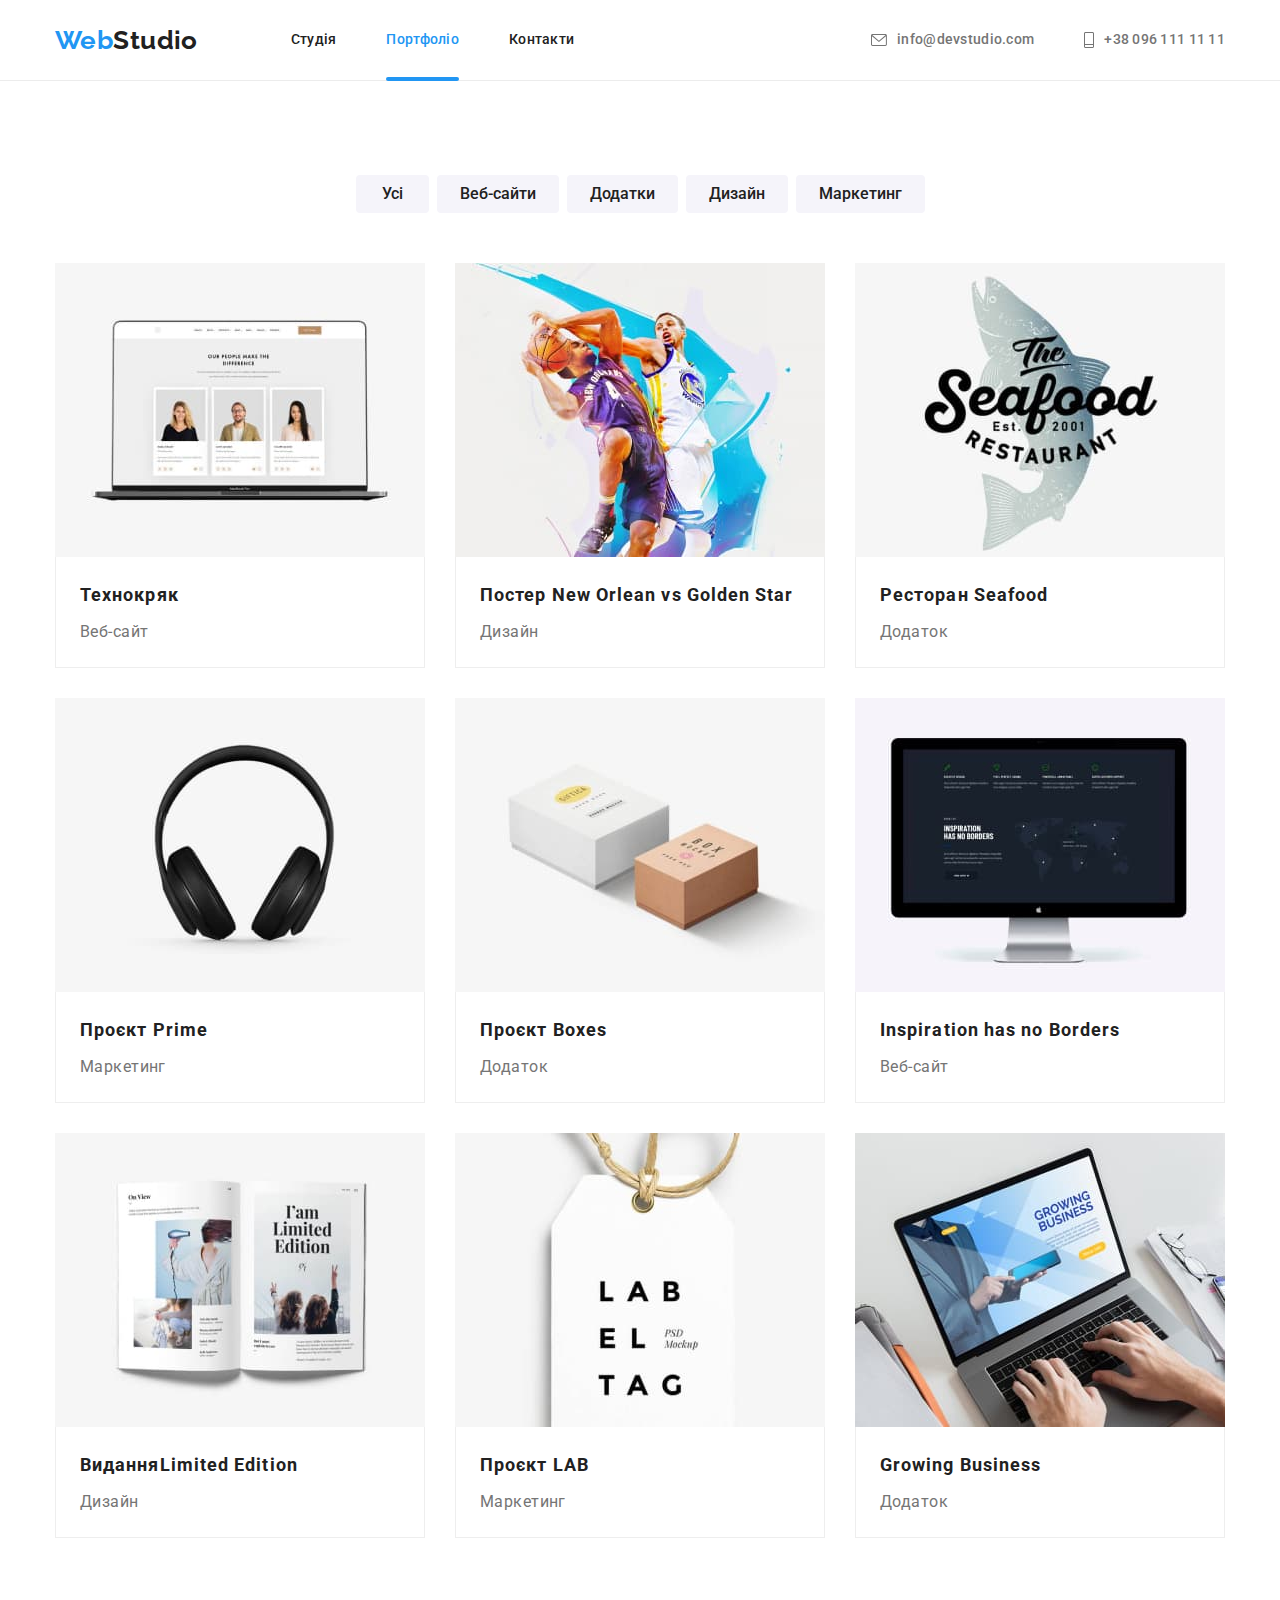
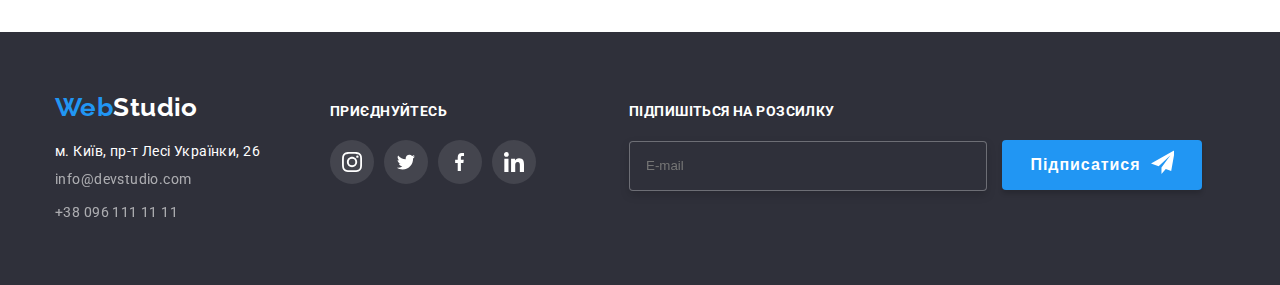
==== portfolio.html @ 663f2988 "Initial commit" ====
<!DOCTYPE html>
<html lang="uk">
  <head>
    <meta charset="utf-8" />
    <meta name="description" content="Про нашу компанію WebStudio" />
    <link rel="preconnect" href="https://fonts.googleapis.com" />
    <link rel="preconnect" href="https://fonts.gstatic.com" crossorigin />
    <link
      href="https://fonts.googleapis.com/css2?family=Raleway:wght@700&family=Roboto:wght@400;500;700;900&display=swap"
      rel="stylesheet"
    />
    <link
      rel="stylesheet"
      href="node_modules/modern-normalize/modern-normalize.css"
    />
    <link rel="stylesheet" href="css/styles.css" />
    <title>WebStudio</title>
  </head>
  <body>
    <!-- Шапка сторінки -->
    <header class="nav">
      <!-- Навігація -->
      <nav class="container">
        <a class="logo-link" href="./index.html"><span>Web</span>Studio</a>
        <ul class="list nav-list">
          <li class="item">
            <a class="link" href="./index.html">Студія</a>
          </li>
          <li class="item">
            <a class="link current" href="./portfolio.html">Портфоліо</a>
          </li>
          <li class="item"><a class="link" href="/contacts">Контакти</a></li>
        </ul>

        <ul class="list contacts-list">
          <li class="item">
            <a
              class="link contacts-link svg-block"
              href="mailto:info@devstudio.com"
            >
              <svg class="envelope" width="16" height="12">
                <use href="./images/sprite.svg#envelope"></use>
              </svg>
              info@devstudio.com</a
            >
          </li>
          <li class="item">
            <a class="link contacts-link svg-block" href="tel:+380961111111"
              ><svg class="phone" width="10" height="16">
                <use href="./images/sprite.svg#phone"></use></svg
              >+38 096 111 11 11</a
            >
          </li>
        </ul>
      </nav>
    </header>
    <!-- Основна частина сторінки -->
    <main>
      <section class="portfolio section">
        <div class="container">
          <h1 class="title portfolio-title centered no-show">Наші проєкти</h1>
          <ul class="list buttons-list">
            <li><button class="button" type="button">Усі</button></li>
            <li><button class="button" type="button">Веб-сайти</button></li>
            <li><button class="button" type="button">Додатки</button></li>
            <li><button class="button" type="button">Дизайн</button></li>
            <li><button class="button" type="button">Маркетинг</button></li>
          </ul>

          <ul class="list works-list">
            <li class="works-item">
              <a class="works-item-link" href="">
                <div class="thumb">
                  <img
                    src="images/website.jpg"
                    alt="Вебсайт"
                    width="370"
                    height="294"
                  />
                  <div class="overlay">
                    <p class="text">
                      Ресурс пропонує комплексні пропозиції з різним рівнем
                      функціоналу та сервісів. Все це дозволить відвідувачу
                      отримати вичерпні відомості про компанію чи приватну
                      особу.
                    </p>
                  </div>
                </div>

                <div class="work-border">
                  <h2 class="title">Технокряк</h2>
                  <p class="text">Веб-сайт</p>
                </div>
              </a>
            </li>
            <li class="works-item">
              <a class="works-item-link" href="">
                <div class="thumb">
                  <img
                    src="images/new_orlean.jpg"
                    alt="Баскетбол"
                    width="370"
                    height="294"
                  />
                  <div class="overlay">
                    <p class="text">
                      Ресурс пропонує комплексні пропозиції з різним рівнем
                      функціоналу та сервісів. Все це дозволить відвідувачу
                      отримати вичерпні відомості про компанію чи приватну
                      особу.
                    </p>
                  </div>
                </div>
                <div class="work-border">
                  <h2 class="title">
                    Постер <span lang="en">New Orlean vs Golden Star</span>
                  </h2>
                  <p class="text">Дизайн</p>
                </div>
              </a>
            </li>
            <li class="works-item">
              <a class="works-item-link" href="">
                <div class="thumb">
                  <img
                    src="images/seafood.jpg"
                    alt="Лого ресторану"
                    width="370"
                    height="294"
                  />
                  <div class="overlay">
                    <p class="text">
                      Ресурс пропонує комплексні пропозиції з різним рівнем
                      функціоналу та сервісів. Все це дозволить відвідувачу
                      отримати вичерпні відомості про компанію чи приватну
                      особу.
                    </p>
                  </div>
                </div>
                <div class="work-border">
                  <h2 class="title">Ресторан <span lang="en">Seafood</span></h2>
                  <p class="text">Додаток</p>
                </div>
              </a>
            </li>
            <li class="works-item">
              <a class="works-item-link" href="">
                <div class="thumb">
                  <img
                    src="images/prime.jpg"
                    alt="Навушники"
                    width="370"
                    height="294"
                  />
                  <div class="overlay">
                    <p class="text">
                      Ресурс пропонує комплексні пропозиції з різним рівнем
                      функціоналу та сервісів. Все це дозволить відвідувачу
                      отримати вичерпні відомості про компанію чи приватну
                      особу.
                    </p>
                  </div>
                </div>
                <div class="work-border">
                  <h2 class="title">Проєкт <span lang="en">Prime</span></h2>
                  <p class="text">Маркетинг</p>
                </div>
              </a>
            </li>
            <li class="works-item">
              <a class="works-item-link" href="">
                <div class="thumb">
                  <img
                    src="images/boxes.jpg"
                    alt="Коробки"
                    width="370"
                    height="294"
                  />
                  <div class="overlay">
                    <p class="text">
                      Ресурс пропонує комплексні пропозиції з різним рівнем
                      функціоналу та сервісів. Все це дозволить відвідувачу
                      отримати вичерпні відомості про компанію чи приватну
                      особу.
                    </p>
                  </div>
                </div>
                <div class="work-border">
                  <h2 class="title">Проєкт <span lang="en">Boxes</span></h2>
                  <p class="text">Додаток</p>
                </div>
              </a>
            </li>
            <li class="works-item">
              <a class="works-item-link" href="">
                <div class="thumb">
                  <img
                    src="images/inspiration.jpg"
                    alt="Натхненні своїм продуктом"
                    width="370"
                    height="294"
                  />
                  <div class="overlay">
                    <p class="text">
                      Ресурс пропонує комплексні пропозиції з різним рівнем
                      функціоналу та сервісів. Все це дозволить відвідувачу
                      отримати вичерпні відомості про компанію чи приватну
                      особу.
                    </p>
                  </div>
                </div>
                <div class="work-border">
                  <h2 class="title">
                    <span lang="en">Inspiration has no Borders</span>
                  </h2>
                  <p class="text">Веб-сайт</p>
                </div>
              </a>
            </li>
            <li class="works-item">
              <a class="works-item-link" href="">
                <div class="thumb">
                  <img
                    src="images/limited_edition.jpg"
                    alt="Книга"
                    width="370"
                    height="294"
                  />
                  <div class="overlay">
                    <p class="text">
                      Ресурс пропонує комплексні пропозиції з різним рівнем
                      функціоналу та сервісів. Все це дозволить відвідувачу
                      отримати вичерпні відомості про компанію чи приватну
                      особу.
                    </p>
                  </div>
                </div>
                <div class="work-border">
                  <h2 class="title">
                    Видання<span lang="en">Limited Edition</span>
                  </h2>
                  <p class="text">Дизайн</p>
                </div>
              </a>
            </li>
            <li class="works-item">
              <a class="works-item-link" href="">
                <div class="thumb">
                  <img
                    src="images/lab.jpg"
                    alt="Лейбл"
                    width="370"
                    height="294"
                  />
                  <div class="overlay">
                    <p class="text">
                      Ресурс пропонує комплексні пропозиції з різним рівнем
                      функціоналу та сервісів. Все це дозволить відвідувачу
                      отримати вичерпні відомості про компанію чи приватну
                      особу.
                    </p>
                  </div>
                </div>
                <div class="work-border">
                  <h2 class="title">Проєкт LAB</h2>
                  <p class="text">Маркетинг</p>
                </div>
              </a>
            </li>
            <li class="works-item">
              <a class="works-item-link" href="">
                <div class="thumb">
                  <img
                    src="images/bussiness.jpg"
                    alt="Робота за комп'ютером"
                    width="370"
                    height="294"
                  />
                  <div class="overlay">
                    <p class="text">
                      Ресурс пропонує комплексні пропозиції з різним рівнем
                      функціоналу та сервісів. Все це дозволить відвідувачу
                      отримати вичерпні відомості про компанію чи приватну
                      особу.
                    </p>
                  </div>
                </div>
                <div class="work-border">
                  <h2 class="title" lang="en">Growing Business</h2>
                  <p class="text">Додаток</p>
                </div>
              </a>
            </li>
          </ul>
        </div>
      </section>
    </main>

    <footer class="contact-information">
      <div class="container">
        <div class="footer-flex">
          <div class="footer-contacts">
            <a class="link logo-link" href="./index.html"
              ><span>Web</span>Studio</a
            >
            <div class="out">
              <address>
                <p class="address">м. Київ, пр-т Лесі Українки, 26</p>
                <ul class="list footer-contacts">
                  <li class="item">
                    <a
                      class="link contacts-link"
                      href="mailto:info@devstudio.com"
                      >info@devstudio.com</a
                    >
                  </li>
                  <li class="item">
                    <a class="link contacts-link" href="tel:+380961111111"
                      >+38 096 111 11 11</a
                    >
                  </li>
                </ul>
              </address>
            </div>
          </div>
          <div class="footer-social">
            <p class="footer-text">приєднуйтесь</p>
            <ul class="list social-svg footer-social-list">
              <li>
                <a href="">
                  <div class="svg-block">
                    <svg
                      class="svg-footer-social"
                      width="
              20"
                      height="20"
                    >
                      <use href="./images/sprite.svg#instagram"></use>
                    </svg>
                  </div>
                </a>
              </li>
              <li>
                <a href="">
                  <div class="svg-block">
                    <svg
                      class="svg-footer-social"
                      width="
              20"
                      height="16.25"
                    >
                      <use href="./images/sprite.svg#twitter"></use>
                    </svg>
                  </div>
                </a>
              </li>
              <li>
                <a href="">
                  <div class="svg-block">
                    <svg
                      class="svg-footer-social"
                      width="
              10"
                      height="20"
                    >
                      <use href="./images/sprite.svg#facebook"></use>
                    </svg>
                  </div>
                </a>
              </li>
              <li>
                <a href="">
                  <div class="svg-block">
                    <svg
                      class="svg-footer-social"
                      width="
              20"
                      height="20"
                    >
                      <use href="./images/sprite.svg#linkedin"></use>
                    </svg>
                  </div>
                </a>
              </li>
            </ul>
          </div>
          <div class="footer-subscribe">
            <p class="footer-text">Підпишіться на розсилку</p>
            <form class="subscribe-form">
              <input
                class="subscribe-input"
                type="email"
                placeholder="E-mail"
              />
              <button class="subscribe-btn" type="submit">
                Підписатися
                <svg class="btn-icon" width="24" height="24">
                  <use href="./images/sprite.svg#send"></use>
                </svg>
              </button>
            </form>
          </div>
        </div>
      </div>
    </footer>
  </body>
</html>
---- css/styles.css ----
:root {
  --body-color: #757575;
  --body-background: #f5f5f5;
  --sub-color: #212121;
  --sub-background: #2f303a;
  --active-color: #2196f3;
  --sub-second-color: #f5f4fa;
  --white-color: #ffffff;
  --clients-color: #afb1b8;
  --cubic: cubic-bezier(0.4, 0, 0.2, 1);
}

*,
*::before,
*::after {
  box-sizing: border-box;
}

body {
  margin: 0;

  font-size: 14px;
  line-height: 1.17;
  font-family: "Roboto", sans-serif;
  letter-spacing: 0.03em;
  color: var(--body-color);
  background-color: var(--white-color);
}

.container {
  padding: 0 15px;
  margin: 0 auto;

  width: 1200px;
}

h1,
h2,
h3,
p,
ul {
  margin-top: 0;
  margin-bottom: 0;
}

ul {
  padding-left: 0;
}

img {
  display: block;
}

/* Навігація */

.logo-link {
  font-size: 26px;
  font-weight: 700;
  font-family: "Raleway", sans-serif;
  line-height: 1.17;
}

.logo-link span {
  color: var(--active-color);
}

.nav {
  border-bottom: 1px solid #ececec;
}

.nav .link {
  font-weight: 500;
  line-height: 1.14;
  letter-spacing: 0.02em;
  transition: color 250ms var(--cubic);
}

.nav .link:hover,
.nav .link:focus {
  color: var(--active-color);
}

.nav .contacts-link {
  font-weight: 500;
  line-height: 1.14;
  letter-spacing: 0.02em;
  color: inherit;
}

nav {
  display: flex;
  align-items: center;
}

.nav-list {
  display: flex;
  margin-left: 93px;
}

.nav-list .link {
  display: block;
  padding: 32px 0;
}

.nav-list .item:not(:last-child) {
  margin-right: 50px;
}

.nav .contacts-list {
  display: flex;
  margin-left: auto;
}

.contacts-list li:not(:first-child) {
  margin-left: 50px;
}

.envelope,
.phone {
  margin-right: 10px;
  fill: var(--body-color);

  transition: fill 250ms var(--cubic);
}

.svg-block:hover .phone,
.svg-block:hover .envelope,
.svg-block:focus .phone,
.svg-block:focus .envelope {
  fill: var(--active-color);
}
/* Основна сторінка */

.section {
  padding-top: 94px;
  padding-bottom: 94px;
}

.list {
  list-style: none;
}

.link,
.logo-link,
.contacts-link {
  text-decoration: none;
}

.link,
.logo-link,
.title {
  color: var(--sub-color);
}

.link.current {
  position: relative;
  color: var(--active-color);
}

.link.current::after {
  position: absolute;
  display: inline-block;
  left: 0;
  bottom: -1px;

  width: 100%;
  height: 4px;

  content: "";
  border-radius: 2px;
  background: var(--active-color);
}

.button {
  cursor: pointer;
}

.centered {
  text-align: center;
}

.hero,
footer {
  background-color: var(--sub-background);
}

.hero {
  margin: 0 auto;
  max-width: 1600рх;

  background-image: linear-gradient(
      to right,
      rgba(47, 48, 58, 0.4),
      rgba(47, 48, 58, 0.4)
    ),
    url("../images/team.jpg");
  background-repeat: no-repeat;
  background-position: center;
}

.hero-title {
  margin: 0 auto 30px auto;
  width: 696px;

  font-size: 44px;
  font-weight: 900;
  line-height: 1.36;
  letter-spacing: 0.06em;
  text-transform: uppercase;
  color: var(--white-color);
}

.hero-button {
  width: 216px;
  height: 50px;

  font-family: inherit;
  font-weight: 700;
  font-size: 16px;
  line-height: 1.88;
  letter-spacing: 0.06em;
  color: var(--white-color);
  background-color: var(--active-color);
  border: 1px solid transparent;
  border-radius: 4px;
  box-shadow: 0px 4px 4px rgba(0, 0, 0, 0.15);
}

section.hero {
  padding: 200px 0;
}

.about {
  padding-top: 94px;
}

.about .list {
  display: flex;
  justify-content: space-between;
}

.about .text {
  width: 270px;
}

.about .title {
  margin-bottom: 10px;

  font-size: 14px;
  font-weight: 700;
  line-height: 1.14;
  text-transform: uppercase;
}

.svg-block {
  display: flex;
  align-items: center;
  justify-content: center;
}

.social-svg {
  display: flex;
  gap: 10px;
}

.about .svg-block {
  margin-bottom: 30px;

  width: 270px;
  height: 120px;

  background: var(--sub-second-color);
}

.social-svg .svg-block {
  width: 44px;
  height: 44px;

  border-radius: 50%;
  transition: background-color 250ms var(--cubic);
}

.social-svg li {
  border-radius: 50%;
}

.staff-social-list {
  margin: 16px 32px 0 32px;
}

.svg-staff-social {
  fill: var(--clients-color);

  transition: fill 250ms var(--cubic);
}

.staff-social-list .svg-block:hover svg,
.staff-social-list .svg-block:focus svg {
  fill: var(--white-color);
}

.staff-social-list .svg-block:hover,
.footer-social-list .svg-block:hover,
.staff-social-list .svg-block:focus,
.footer-social-list .svg-block:focus {
  background: var(--active-color);
}

.competence .main-title,
.staff .main-title,
.clients .main-title {
  margin-bottom: 50px;

  font-weight: 700;
  font-size: 36px;
  line-height: 1.16;
}

.competence .thumb {
  position: relative;
}

.competence-content {
  position: absolute;

  width: 370px;
  height: 70px;
  bottom: 0;
  left: 0;

  background: rgba(47, 48, 58, 0.8);
}

.competence-content .text {
  padding: 27px 0;
  text-align: center;

  color: var(--white-color);
  font-size: 14px;
  font-weight: 700;
  line-height: 1.14;
  letter-spacing: 0.03em;
  text-transform: uppercase;
}

.staff {
  background-color: var(--sub-second-color);
}

.staff-item {
  text-align: center;
  background-color: var(--white-color);
  border-radius: 0px 0px 4px 4px;
  box-shadow: 0px 1px 3px rgba(0, 0, 0, 0.12), 0px 1px 1px rgba(0, 0, 0, 0.14),
    0px 2px 1px rgba(0, 0, 0, 0.2);
}

.staff-item .title,
.staff-item .text {
  font-size: 16px;
  line-height: 1.19;
}

.staff-item .title {
  margin-bottom: 10px;
  font-weight: 500;
}

.staff .content {
  padding: 30px 0;
}

.clients-list {
  display: flex;
  flex-wrap: wrap;
  gap: 30px;
}

.clients .svg-block {
  width: 170px;
  height: 92px;

  fill: var(--clients-color);
  border: 1px solid var(--clients-color);
  border-radius: 4px;
  transition: fill 250ms var(--cubic), border-color 250ms var(--cubic);
}

.clients .svg-block:hover,
.clients .svg-block:focus {
  border-color: var(--active-color);
  fill: var(--active-color);
}

/* Футер */

footer .contacts-link {
  font-style: normal;
  line-height: 1.71;
  color: var(--white-color);
  opacity: 0.6;
}

footer .logo-link {
  color: var(--white-color);
}

.address {
  font-style: normal;
  color: var(--white-color);
}

footer {
  padding: 60px 0;
}

footer .logo-link {
  display: block;
  margin-bottom: 20px;
}

.footer-flex {
  display: flex;
  align-items: baseline;
}

.footer-social {
  margin-left: 70px;
}

.footer-text {
  margin-bottom: 20px;

  font-size: 14px;
  font-weight: 700;
  line-height: 1.14;
  text-transform: uppercase;
  color: var(--white-color);
}

.footer-subscribe{
  margin-left: 93px;
}

.subscribe-input{
  padding-left: 16px;
  width: 358px;
  height: 50px;

  background: var(--sub-background);
  color: rgba(255, 255, 255, 0.6);
  border: 1px solid rgba(255, 255, 255, 0.3);
  filter: drop-shadow(0px 4px 4px rgba(0, 0, 0, 0.15));
  border-radius: 4px;
}

.subscribe-btn{
  display: inline-flex;
  width: 200px;
  height: 50px;

  margin-left: 12px;
  padding: 10px 28px;
  cursor: pointer;
  background: var(--active-color);
  color: var(--white-color);
  box-shadow: 0px 4px 4px rgba(0, 0, 0, 0.15);
  border-radius: 4px;
  border: none;
  font-weight: 700;
  font-size: 16px;
  letter-spacing: 0.06em;
  line-height: 1.87;
}

.btn-icon{
  margin-left: 10px;
}

address .contacts-link {
  display: block;
}

address .address,
address .item:not(:last-child) {
  margin-bottom: 9px;
}

.footer-social-list li {
  background: rgba(255, 255, 255, 0.1);
}

.svg-footer-social {
  fill: var(--white-color);
}

/* Портфоліо */
.portfolio button {
  min-width: 73px;
  padding-left: 22px;
  padding-right: 22px;

  font-family: inherit;
  font-weight: 500;
  font-size: 16px;
  line-height: 1.62;
  background-color: var(--sub-second-color);
  color: var(--sub-color);
  border: 1px solid transparent;
  border-radius: 4px;
  transition: color 250ms var(--cubic), background-color 250ms var(--cubic),
    border 250ms var(--cubic), box-shadow 250ms var(--cubic);
}

.portfolio button:hover,
.portfolio button:focus {
  color: var(--white-color);
  background-color: var(--active-color);
  border: 1px solid var(--active-color);
  box-shadow: 0px 3px 1px rgba(0, 0, 0, 0.1), 0px 1px 2px rgba(0, 0, 0, 0.08),
    0px 2px 2px rgba(0, 0, 0, 0.12);
}

.portfolio .title {
  font-weight: 700;
  font-size: 18px;
  line-height: 2;
  letter-spacing: 0.06em;
}

.portfolio .text {
  color: var(--body-color);
  font-size: 16px;
  line-height: 1.88;
}

.portfolio .buttons-list {
  display: flex;
  justify-content: center;
  margin-bottom: 50px;
}

.buttons-list .button {
  min-height: 38px;
}

.buttons-list li:not(:last-child) {
  margin-right: 8px;
}

.works-list,
.competence-list,
.staff-list {
  display: flex;
  flex-wrap: wrap;
  gap: 30px;
}

.work-border {
  padding: 20px 0 20px 24px;

  border-width: 0 1px 1px 1px;
  border-color: #eeeeee;
  border-style: solid;
}

.works-item-link {
  display: block;
  text-decoration: none;
  transition: box-shadow 250ms var(--cubic);
}

.works-item-link:hover,
.works-item-link:focus {
  box-shadow: 0px 1px 1px rgba(0, 0, 0, 0.12), 0px 4px 4px rgba(0, 0, 0, 0.06),
    1px 4px 6px rgba(0, 0, 0, 0.16);
}

.works-item .title {
  margin-bottom: 4px;
}

.works-item .thumb {
  position: relative;
  overflow: hidden;
}

.works-item .overlay {
  position: absolute;
  top: 0;
  left: 0;

  width: 100%;
  height: 100%;

  background: rgba(33, 150, 243, 0.9);
  opacity: 0;
  transform: translateY(100%);
  transition: transform 250ms var(--cubic), opacity 250ms var(--cubic);
}

.overlay .text {
  padding: 63px 24px;

  font-size: 18px;
  line-height: 1.55;
  letter-spacing: 0.03em;
  color: var(--white-color);
}

.works-item:hover .overlay {
  transform: translateY(0);
  opacity: 1;
}

/* Тимчасова заглушка */
.no-show {
  display: none;
}

/* Backdrop */
.backdrop {
  position: fixed;

  top: 0;
  left: 0;
  width: 100%;
  height: 100%;

  visibility: visible;
  background: rgba(0, 0, 0, 0.2);
  transition: opacity 250ms var(--cubic), transform 250ms var(--cubic),
    visibility 250ms var(--cubic);
}

.is-hidden {
  visibility: hidden;
  opacity: 0;
  pointer-events: none;
}

.backdrop.is-hidden .modal {
  transform: translate(-50%, -50%) scale(1.1);
}

.modal {
  position: absolute;
  top: 50%;
  left: 50%;

  width: 528px;
  min-height: 581px;

  background: var(--white-color);
  box-shadow: 0px 1px 3px rgba(0, 0, 0, 0.12), 0px 1px 1px rgba(0, 0, 0, 0.14),
    0px 2px 1px rgba(0, 0, 0, 0.2);
  border-radius: 4px;
  transform: translate(-50%, -50%) scale(1);
  transition: transform 250ms var(--cubic);
}

.modal-btn {
  position: absolute;
  top: 0;
  right: 0;
  margin: 8px 8px 0 0;

  width: 30px;
  height: 30px;

  background: var(--white-color);
  border-radius: 50%;
  border: 1px solid rgba(0, 0, 0, 0.1);
  cursor: pointer;
}

.modal-svg {
  width: 11px;
  height: 11px;
}

.modal-btn:hover .modal-svg,
.modal-btn:focus .modal-svg{
  fill: var(--active-color);
}

.order-form{
  padding: 40px;
}

.order-title{
  margin-bottom: 12px;
font-size: 20px;
line-height: 1.15;
text-align: center;
color: var(--sub-color);
}

.order-label{
  display: block;
  margin-bottom: 4px;

  font-size: 12px;
line-height: 1.16;
letter-spacing: 0.01em;
color: var(--body-color);
}

.order-input{
  width: 100%;
height: 40px;

margin-bottom: 10px;
padding-left: 42px;
border: 1px solid rgba(33, 33, 33, 0.2);
border-radius: 4px;

transition: border 250ms var(--cubic);
}

.thumb-form{
  position: relative;
}

.order-svg{
  position:absolute;
  top:40%;
  left: 14.27px;

  fill: var(--sub-color);
  transform: translateY(-50%);
  transition: fill 250ms var(--cubic);
}

.order-input:focus + .order-svg{
  fill: var(--active-color);
}

.order-input:focus-within,
.order-textarea:focus-within{
  outline: none;
  border: 1px solid var(--active-color);
}

.order-textarea{
  width: 100%;
height: 120px;
margin-bottom: 20px;
padding: 12px 16px;

resize: none;
letter-spacing: 0.01em;
color: var(--body-color);
border: 1px solid rgba(33, 33, 33, 0.2);
border-radius: 4px;
transition:  border 250ms var(--cubic);
}

.order-form input[type="checkbox"]{
  width: 16px;
  height: 15px;
  background: var(--sub-color);
}

.order-conditions{
  margin-bottom: 30px;
}

.order-link{
  color: var(--active-color);
  margin-left: 4px;
}

.agreement-label{
  display: flex;
  align-items: center;
  line-height: 1.71;
}

.agreement-checkbox{
  position: absolute;
  visibility: hidden;
  appearance: none;
  -webkit-appearance: none;
  -moz-appearance: none;
}

.agreement-checkbox:checked + .agreement-icon{
  background-color: var(--active-color);
  border-color: transparent;
  background-image: url("../images/check.svg");
  background-size: contain;
  background-origin: border;
  background-repeat: no-repeat;
  background-position: center;
}

.agreement-icon{
  display: inline-block;
  width: 16px;
  height: 15px;

  margin-right: 8.38px;
  border: 2px solid var(--sub-color);
  border-radius: 2px;
}

.order-btn{
  display: block;
  width: 200px;
  height: 50px;
  margin: 0 auto;

  cursor: pointer;
  background: var(--active-color);
  color: var(--white-color);
  box-shadow: 0px 4px 4px rgba(0, 0, 0, 0.15);
  border-radius: 4px;
  border: none;
  font-weight: 700;
  font-size: 16px;
  letter-spacing: 0.06em;
  line-height: 1.87;
  text-align: center;
}
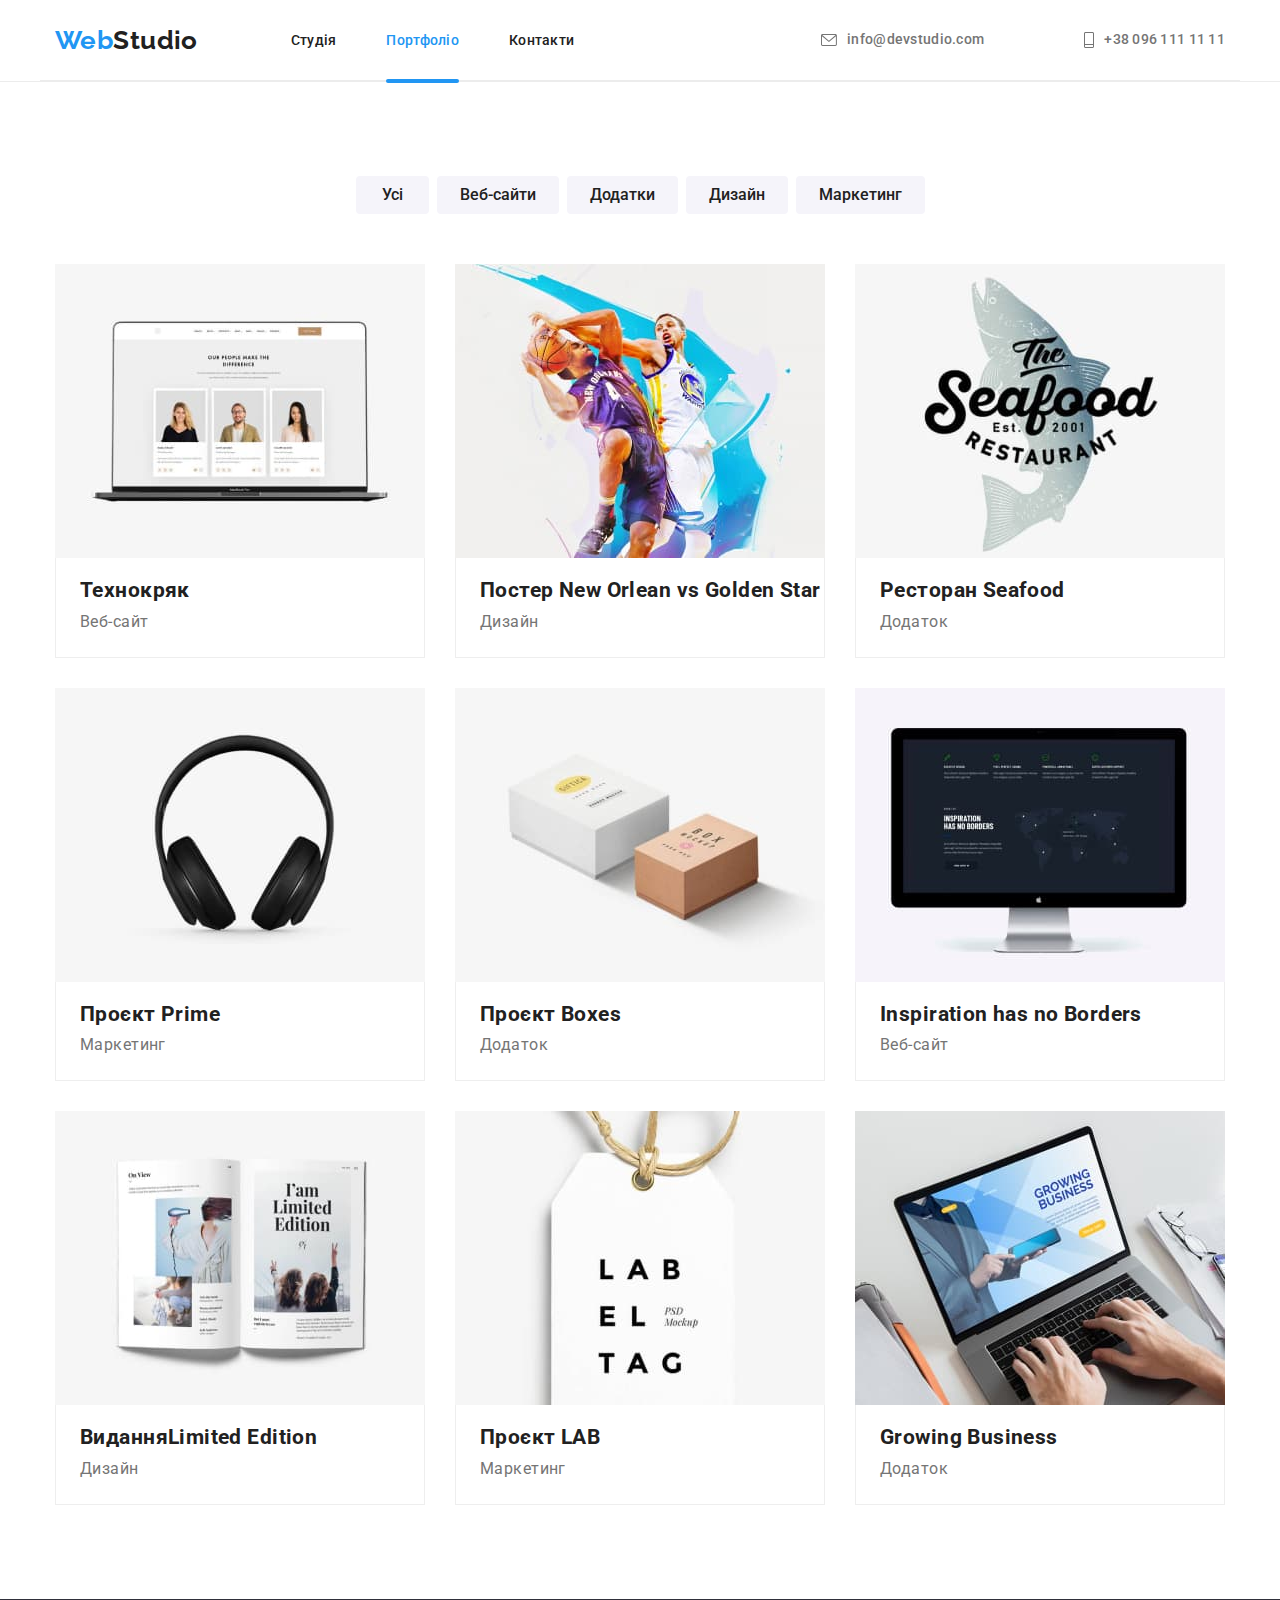
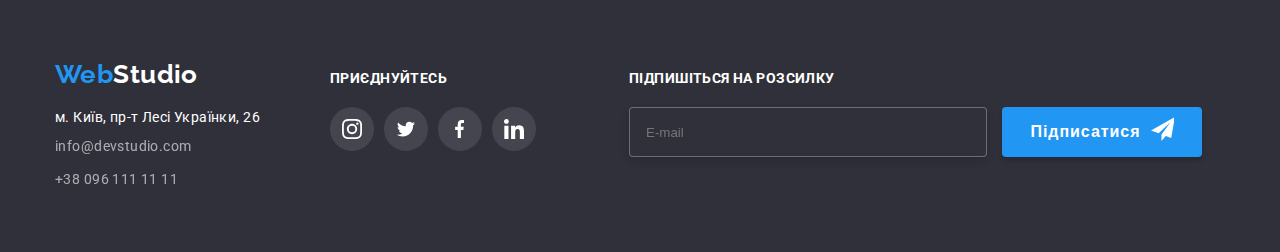
==== commit f7a57d19: "homework 7" ====
--- a/portfolio.html
+++ b/portfolio.html
@@ -9,44 +9,40 @@
       href="https://fonts.googleapis.com/css2?family=Raleway:wght@700&family=Roboto:wght@400;500;700;900&display=swap"
       rel="stylesheet"
     />
-    <link
-      rel="stylesheet"
-      href="node_modules/modern-normalize/modern-normalize.css"
-    />
-    <link rel="stylesheet" href="css/styles.css" />
+    <link rel="stylesheet" href="css/main.min.css" />
     <title>WebStudio</title>
   </head>
   <body>
     <!-- Шапка сторінки -->
     <header class="nav">
       <!-- Навігація -->
-      <nav class="container">
-        <a class="logo-link" href="./index.html"><span>Web</span>Studio</a>
-        <ul class="list nav-list">
-          <li class="item">
-            <a class="link" href="./index.html">Студія</a>
+      <nav class="nav container">
+        <a class="logo" href="./index.html"><span class="logo__text">Web</span>Studio</a>
+        <ul class="list nav__list">
+          <li class="nav__item">
+            <a class="nav__link" href="./index.html">Студія</a>
           </li>
-          <li class="item">
-            <a class="link current" href="./portfolio.html">Портфоліо</a>
+          <li class="nav__item">
+            <a class="nav__link current" href="./portfolio.html">Портфоліо</a>
           </li>
-          <li class="item"><a class="link" href="/contacts">Контакти</a></li>
+          <li class="nav__item"><a class="nav__link" href="/contacts">Контакти</a></li>
         </ul>
 
-        <ul class="list contacts-list">
-          <li class="item">
+        <ul class="list nav__contacts-list">
+          <li class="nav__contacts-item">
             <a
-              class="link contacts-link svg-block"
+              class="nav__link nav__contacts-link"
               href="mailto:info@devstudio.com"
             >
-              <svg class="envelope" width="16" height="12">
+              <svg class="svg__envelope" width="16" height="12">
                 <use href="./images/sprite.svg#envelope"></use>
               </svg>
               info@devstudio.com</a
             >
           </li>
-          <li class="item">
-            <a class="link contacts-link svg-block" href="tel:+380961111111"
-              ><svg class="phone" width="10" height="16">
+          <li class="nav__contacts-item">
+            <a class="nav__link nav__contacts-link" href="tel:+380961111111"
+              ><svg class="svg__phone" width="10" height="16">
                 <use href="./images/sprite.svg#phone"></use></svg
               >+38 096 111 11 11</a
             >
@@ -58,27 +54,27 @@
     <main>
       <section class="portfolio section">
         <div class="container">
-          <h1 class="title portfolio-title centered no-show">Наші проєкти</h1>
-          <ul class="list buttons-list">
-            <li><button class="button" type="button">Усі</button></li>
-            <li><button class="button" type="button">Веб-сайти</button></li>
-            <li><button class="button" type="button">Додатки</button></li>
-            <li><button class="button" type="button">Дизайн</button></li>
-            <li><button class="button" type="button">Маркетинг</button></li>
+          <h1 class="title portfolio__title centered no-show">Наші проєкти</h1>
+          <ul class="list portfolio__btn-list">
+            <li class="portfolio__btn-item"><button class="portfolio__btn" type="button">Усі</button></li>
+            <li class="portfolio__btn-item"><button class="portfolio__btn" type="button">Веб-сайти</button></li>
+            <li class="portfolio__btn-item"><button class="portfolio__btn" type="button">Додатки</button></li>
+            <li class="portfolio__btn-item"><button class="portfolio__btn" type="button">Дизайн</button></li>
+            <li class="portfolio__btn-item"><button class="portfolio__btn" type="button">Маркетинг</button></li>
           </ul>
 
           <ul class="list works-list">
-            <li class="works-item">
-              <a class="works-item-link" href="">
-                <div class="thumb">
-                  <img
+            <li class="works-list__item">
+              <a class="works-list__link" href="">
+                <div class="works-list__thumb">
+                  <img class="img"
                     src="images/website.jpg"
                     alt="Вебсайт"
                     width="370"
                     height="294"
                   />
                   <div class="overlay">
-                    <p class="text">
+                    <p class="overlay__text">
                       Ресурс пропонує комплексні пропозиції з різним рівнем
                       функціоналу та сервісів. Все це дозволить відвідувачу
                       отримати вичерпні відомості про компанію чи приватну
@@ -87,207 +83,207 @@
                   </div>
                 </div>
 
-                <div class="work-border">
-                  <h2 class="title">Технокряк</h2>
-                  <p class="text">Веб-сайт</p>
-                </div>
-              </a>
-            </li>
-            <li class="works-item">
-              <a class="works-item-link" href="">
-                <div class="thumb">
-                  <img
+                <div class="works-list__work-border">
+                  <h2 class="title work__title">Технокряк</h2>
+                  <p class="work__text">Веб-сайт</p>
+                </div>
+              </a>
+            </li>
+            <li class="works-list__item">
+              <a class="works-list__link" href="">
+                <div class="works-list__thumb">
+                  <img class="img"
                     src="images/new_orlean.jpg"
                     alt="Баскетбол"
                     width="370"
                     height="294"
                   />
                   <div class="overlay">
-                    <p class="text">
-                      Ресурс пропонує комплексні пропозиції з різним рівнем
-                      функціоналу та сервісів. Все це дозволить відвідувачу
-                      отримати вичерпні відомості про компанію чи приватну
-                      особу.
-                    </p>
-                  </div>
-                </div>
-                <div class="work-border">
-                  <h2 class="title">
+                    <p class="overlay__text">
+                      Ресурс пропонує комплексні пропозиції з різним рівнем
+                      функціоналу та сервісів. Все це дозволить відвідувачу
+                      отримати вичерпні відомості про компанію чи приватну
+                      особу.
+                    </p>
+                  </div>
+                </div>
+                <div class="works-list__work-border">
+                  <h2 class="title work__title">
                     Постер <span lang="en">New Orlean vs Golden Star</span>
                   </h2>
-                  <p class="text">Дизайн</p>
-                </div>
-              </a>
-            </li>
-            <li class="works-item">
-              <a class="works-item-link" href="">
-                <div class="thumb">
-                  <img
+                  <p class="work__text">Дизайн</p>
+                </div>
+              </a>
+            </li>
+            <li class="works-list__item">
+              <a class="works-list__link" href="">
+                <div class="works-list__thumb">
+                  <img class="img"
                     src="images/seafood.jpg"
                     alt="Лого ресторану"
                     width="370"
                     height="294"
                   />
                   <div class="overlay">
-                    <p class="text">
-                      Ресурс пропонує комплексні пропозиції з різним рівнем
-                      функціоналу та сервісів. Все це дозволить відвідувачу
-                      отримати вичерпні відомості про компанію чи приватну
-                      особу.
-                    </p>
-                  </div>
-                </div>
-                <div class="work-border">
-                  <h2 class="title">Ресторан <span lang="en">Seafood</span></h2>
-                  <p class="text">Додаток</p>
-                </div>
-              </a>
-            </li>
-            <li class="works-item">
-              <a class="works-item-link" href="">
-                <div class="thumb">
-                  <img
+                    <p class="overlay__text">
+                      Ресурс пропонує комплексні пропозиції з різним рівнем
+                      функціоналу та сервісів. Все це дозволить відвідувачу
+                      отримати вичерпні відомості про компанію чи приватну
+                      особу.
+                    </p>
+                  </div>
+                </div>
+                <div class="works-list__work-border">
+                  <h2 class="title work__title">Ресторан <span lang="en">Seafood</span></h2>
+                  <p class="work__text">Додаток</p>
+                </div>
+              </a>
+            </li>
+            <li class="works-list__item">
+              <a class="works-list__link" href="">
+                <div class="works-list__thumb">
+                  <img class="img"
                     src="images/prime.jpg"
                     alt="Навушники"
                     width="370"
                     height="294"
                   />
                   <div class="overlay">
-                    <p class="text">
-                      Ресурс пропонує комплексні пропозиції з різним рівнем
-                      функціоналу та сервісів. Все це дозволить відвідувачу
-                      отримати вичерпні відомості про компанію чи приватну
-                      особу.
-                    </p>
-                  </div>
-                </div>
-                <div class="work-border">
-                  <h2 class="title">Проєкт <span lang="en">Prime</span></h2>
-                  <p class="text">Маркетинг</p>
-                </div>
-              </a>
-            </li>
-            <li class="works-item">
-              <a class="works-item-link" href="">
-                <div class="thumb">
-                  <img
+                    <p class="overlay__text">
+                      Ресурс пропонує комплексні пропозиції з різним рівнем
+                      функціоналу та сервісів. Все це дозволить відвідувачу
+                      отримати вичерпні відомості про компанію чи приватну
+                      особу.
+                    </p>
+                  </div>
+                </div>
+                <div class="works-list__work-border">
+                  <h2 class="title work__title">Проєкт <span lang="en">Prime</span></h2>
+                  <p class="work__text">Маркетинг</p>
+                </div>
+              </a>
+            </li>
+            <li class="works-list__item">
+              <a class="works-list__link" href="">
+                <div class="works-list__thumb">
+                  <img class="img"
                     src="images/boxes.jpg"
                     alt="Коробки"
                     width="370"
                     height="294"
                   />
                   <div class="overlay">
-                    <p class="text">
-                      Ресурс пропонує комплексні пропозиції з різним рівнем
-                      функціоналу та сервісів. Все це дозволить відвідувачу
-                      отримати вичерпні відомості про компанію чи приватну
-                      особу.
-                    </p>
-                  </div>
-                </div>
-                <div class="work-border">
-                  <h2 class="title">Проєкт <span lang="en">Boxes</span></h2>
-                  <p class="text">Додаток</p>
-                </div>
-              </a>
-            </li>
-            <li class="works-item">
-              <a class="works-item-link" href="">
-                <div class="thumb">
-                  <img
+                    <p class="overlay__text">
+                      Ресурс пропонує комплексні пропозиції з різним рівнем
+                      функціоналу та сервісів. Все це дозволить відвідувачу
+                      отримати вичерпні відомості про компанію чи приватну
+                      особу.
+                    </p>
+                  </div>
+                </div>
+                <div class="works-list__work-border">
+                  <h2 class="title work__title">Проєкт <span lang="en">Boxes</span></h2>
+                  <p class="work__text">Додаток</p>
+                </div>
+              </a>
+            </li>
+            <li class="works-list__item">
+              <a class="works-list__link" href="">
+                <div class="works-list__thumb">
+                  <img class="img"
                     src="images/inspiration.jpg"
                     alt="Натхненні своїм продуктом"
                     width="370"
                     height="294"
                   />
                   <div class="overlay">
-                    <p class="text">
-                      Ресурс пропонує комплексні пропозиції з різним рівнем
-                      функціоналу та сервісів. Все це дозволить відвідувачу
-                      отримати вичерпні відомості про компанію чи приватну
-                      особу.
-                    </p>
-                  </div>
-                </div>
-                <div class="work-border">
-                  <h2 class="title">
+                    <p class="overlay__text">
+                      Ресурс пропонує комплексні пропозиції з різним рівнем
+                      функціоналу та сервісів. Все це дозволить відвідувачу
+                      отримати вичерпні відомості про компанію чи приватну
+                      особу.
+                    </p>
+                  </div>
+                </div>
+                <div class="works-list__work-border">
+                  <h2 class="title work__title">
                     <span lang="en">Inspiration has no Borders</span>
                   </h2>
-                  <p class="text">Веб-сайт</p>
-                </div>
-              </a>
-            </li>
-            <li class="works-item">
-              <a class="works-item-link" href="">
-                <div class="thumb">
-                  <img
+                  <p class="work__text">Веб-сайт</p>
+                </div>
+              </a>
+            </li>
+            <li class="works-list__item">
+              <a class="works-list__link" href="">
+                <div class="works-list__thumb">
+                  <img class="img"
                     src="images/limited_edition.jpg"
                     alt="Книга"
                     width="370"
                     height="294"
                   />
                   <div class="overlay">
-                    <p class="text">
-                      Ресурс пропонує комплексні пропозиції з різним рівнем
-                      функціоналу та сервісів. Все це дозволить відвідувачу
-                      отримати вичерпні відомості про компанію чи приватну
-                      особу.
-                    </p>
-                  </div>
-                </div>
-                <div class="work-border">
-                  <h2 class="title">
+                    <p class="overlay__text">
+                      Ресурс пропонує комплексні пропозиції з різним рівнем
+                      функціоналу та сервісів. Все це дозволить відвідувачу
+                      отримати вичерпні відомості про компанію чи приватну
+                      особу.
+                    </p>
+                  </div>
+                </div>
+                <div class="works-list__work-border">
+                  <h2 class="title work__title">
                     Видання<span lang="en">Limited Edition</span>
                   </h2>
-                  <p class="text">Дизайн</p>
-                </div>
-              </a>
-            </li>
-            <li class="works-item">
-              <a class="works-item-link" href="">
-                <div class="thumb">
-                  <img
+                  <p class="work__text">Дизайн</p>
+                </div>
+              </a>
+            </li>
+            <li class="works-list__item">
+              <a class="works-list__link" href="">
+                <div class="works-list__thumb">
+                  <img class="img"
                     src="images/lab.jpg"
                     alt="Лейбл"
                     width="370"
                     height="294"
                   />
                   <div class="overlay">
-                    <p class="text">
-                      Ресурс пропонує комплексні пропозиції з різним рівнем
-                      функціоналу та сервісів. Все це дозволить відвідувачу
-                      отримати вичерпні відомості про компанію чи приватну
-                      особу.
-                    </p>
-                  </div>
-                </div>
-                <div class="work-border">
-                  <h2 class="title">Проєкт LAB</h2>
-                  <p class="text">Маркетинг</p>
-                </div>
-              </a>
-            </li>
-            <li class="works-item">
-              <a class="works-item-link" href="">
-                <div class="thumb">
-                  <img
+                    <p class="overlay__text">
+                      Ресурс пропонує комплексні пропозиції з різним рівнем
+                      функціоналу та сервісів. Все це дозволить відвідувачу
+                      отримати вичерпні відомості про компанію чи приватну
+                      особу.
+                    </p>
+                  </div>
+                </div>
+                <div class="works-list__work-border">
+                  <h2 class="title work__title">Проєкт LAB</h2>
+                  <p class="work__text">Маркетинг</p>
+                </div>
+              </a>
+            </li>
+            <li class="works-list__item">
+              <a class="works-list__link" href="">
+                <div class="works-list__thumb">
+                  <img class="img"
                     src="images/bussiness.jpg"
                     alt="Робота за комп'ютером"
                     width="370"
                     height="294"
                   />
                   <div class="overlay">
-                    <p class="text">
-                      Ресурс пропонує комплексні пропозиції з різним рівнем
-                      функціоналу та сервісів. Все це дозволить відвідувачу
-                      отримати вичерпні відомості про компанію чи приватну
-                      особу.
-                    </p>
-                  </div>
-                </div>
-                <div class="work-border">
-                  <h2 class="title" lang="en">Growing Business</h2>
-                  <p class="text">Додаток</p>
+                    <p class="overlay__text">
+                      Ресурс пропонує комплексні пропозиції з різним рівнем
+                      функціоналу та сервісів. Все це дозволить відвідувачу
+                      отримати вичерпні відомості про компанію чи приватну
+                      особу.
+                    </p>
+                  </div>
+                </div>
+                <div class="works-list__work-border">
+                  <h2 class="title work__title" lang="en">Growing Business</h2>
+                  <p class="work__text">Додаток</p>
                 </div>
               </a>
             </li>
@@ -296,26 +292,26 @@
       </section>
     </main>
 
-    <footer class="contact-information">
+    <footer class="footer">
       <div class="container">
-        <div class="footer-flex">
+        <div class="footer--flex">
           <div class="footer-contacts">
-            <a class="link logo-link" href="./index.html"
-              ><span>Web</span>Studio</a
+            <a class="link logo footer__logo" href="./index.html"
+              ><span class="footer__logo-text">Web</span>Studio</a
             >
-            <div class="out">
+            <div  class="address-section">
               <address>
-                <p class="address">м. Київ, пр-т Лесі Українки, 26</p>
-                <ul class="list footer-contacts">
-                  <li class="item">
+                <p class="address-section__address address-section__address--lower-indent">м. Київ, пр-т Лесі Українки, 26</p>
+                <ul class="list address-section__list">
+                  <li class="address-section__item address-section__item--lower-indent">
                     <a
-                      class="link contacts-link"
+                      class="link address-section__link"
                       href="mailto:info@devstudio.com"
                       >info@devstudio.com</a
                     >
                   </li>
-                  <li class="item">
-                    <a class="link contacts-link" href="tel:+380961111111"
+                  <li class="address-section__item">
+                    <a class="link address-section__link" href="tel:+380961111111"
                       >+38 096 111 11 11</a
                     >
                   </li>
@@ -323,78 +319,70 @@
               </address>
             </div>
           </div>
-          <div class="footer-social">
-            <p class="footer-text">приєднуйтесь</p>
-            <ul class="list social-svg footer-social-list">
-              <li>
-                <a href="">
-                  <div class="svg-block">
-                    <svg
-                      class="svg-footer-social"
-                      width="
+          <div class="social social--footer-margin">
+            <p class="social__text">приєднуйтесь</p>
+            <ul class="list social__list">
+              <li class="social__item">
+                <a class="social__svg-block" href="">
+                  <svg
+                    class="social__svg"
+                    width="
               20"
-                      height="20"
-                    >
-                      <use href="./images/sprite.svg#instagram"></use>
-                    </svg>
-                  </div>
+                    height="20"
+                  >
+                    <use href="./images/sprite.svg#instagram"></use>
+                  </svg>
                 </a>
               </li>
-              <li>
-                <a href="">
-                  <div class="svg-block">
-                    <svg
-                      class="svg-footer-social"
-                      width="
+              <li class="social__item">
+                <a class="social__svg-block" href="">
+                  <svg
+                    class="social__svg"
+                    width="
               20"
-                      height="16.25"
-                    >
-                      <use href="./images/sprite.svg#twitter"></use>
-                    </svg>
-                  </div>
+                    height="16.25"
+                  >
+                    <use href="./images/sprite.svg#twitter"></use>
+                  </svg>
                 </a>
               </li>
-              <li>
-                <a href="">
-                  <div class="svg-block">
-                    <svg
-                      class="svg-footer-social"
-                      width="
+              <li class="social__item">
+                <a class="social__svg-block" href="">
+                  <svg
+                    class="social__svg"
+                    width="
               10"
-                      height="20"
-                    >
-                      <use href="./images/sprite.svg#facebook"></use>
-                    </svg>
-                  </div>
+                    height="20"
+                  >
+                    <use href="./images/sprite.svg#facebook"></use>
+                  </svg>
                 </a>
               </li>
-              <li>
-                <a href="">
-                  <div class="svg-block">
-                    <svg
-                      class="svg-footer-social"
-                      width="
+              <li class="social__item">
+                <a class="social__svg-block" href="">
+                  <svg
+                    class="social__svg"
+                    width="
               20"
-                      height="20"
-                    >
-                      <use href="./images/sprite.svg#linkedin"></use>
-                    </svg>
-                  </div>
+                    height="20"
+                  >
+                    <use href="./images/sprite.svg#linkedin"></use>
+                  </svg>
                 </a>
               </li>
             </ul>
           </div>
           <div class="footer-subscribe">
-            <p class="footer-text">Підпишіться на розсилку</p>
-            <form class="subscribe-form">
+            <p class="footer-subscribe__text">Підпишіться на розсилку</p>
+            <form class="footer-subscribe__form">
               <input
-                class="subscribe-input"
+                class="footer-subscribe__input"
                 type="email"
                 placeholder="E-mail"
               />
-              <button class="subscribe-btn" type="submit">
+              <button class="footer-subscribe__btn" type="submit">
                 Підписатися
-                <svg class="btn-icon" width="24" height="24">
+                <svg class="footer-subscribe__btn-icon" width="24" height="24">
                   <use href="./images/sprite.svg#send"></use>
                 </svg>
               </button>
--- a/css/main.min.css
+++ b/css/main.min.css
@@ -0,0 +1 @@
+*,*::before,*::after{box-sizing:border-box}body{margin:0;font-size:14px;line-height:1.17;font-family:"Roboto",sans-serif;letter-spacing:.03em;color:#757575;background-color:#fff}h1,h2,h3,p{margin-top:0;margin-bottom:0}.main-title{margin-bottom:50px;font-weight:700;font-size:36px;line-height:1.16}.container{padding:0 15px;margin:0 auto;width:1200px}.list{padding-left:0;margin-top:0;margin-bottom:0;list-style:none}.img{display:block}.link{text-decoration:none}.centered{text-align:center}.link,.title{color:#212121}.section{padding-top:94px;padding-bottom:94px}.is-hidden{visibility:hidden;opacity:0;pointer-events:none}.no-show{display:none}.logo{font-size:26px;font-weight:700;font-family:"Raleway",sans-serif;line-height:1.17;text-decoration:none;color:#212121}.logo__text{color:#2196f3}.nav{display:flex;align-items:center;border-bottom:1px solid #ececec}.nav__link{padding:32px 0;font-weight:500;line-height:1.14;letter-spacing:.02em;text-decoration:none;color:#212121;transition:color 250ms cubic-bezier(0.4, 0, 0.2, 1)}.nav__link:hover,.nav__link:focus{color:#2196f3}.nav__contacts-link{display:flex;align-items:center;justify-content:center;color:inherit}.nav__contacts-link:hover .svg__phone,.nav__contacts-link:hover .svg__envelope,.nav__contacts-link:focus .svg__phone,.nav__contacts-link:focus .svg__envelope{fill:#2196f3}.nav__list{display:flex;margin-left:93px}.nav__item:not(:last-child){margin-right:50px}.nav__contacts-list{display:flex;margin-left:auto}.nav__contacts-item:not(:last-child){margin-right:50px}.nav__contacts-item:not(:first-child){margin-left:50px}.svg__envelope,.svg__phone{margin-right:10px;fill:#757575;transition:fill 250ms cubic-bezier(0.4, 0, 0.2, 1)}.current{position:relative;color:#2196f3}.current::after{position:absolute;display:inline-block;left:0;bottom:-3px;width:100%;height:4px;content:"";border-radius:2px;background:#2196f3}.hero{margin:0 auto;padding:200px 0;max-width:1600рх;background-color:#2f303a;background-image:linear-gradient(to right, rgba(47, 48, 58, 0.4), rgba(47, 48, 58, 0.4)),url("../images/team.jpg");background-repeat:no-repeat;background-position:center}.hero__title{margin:0 auto 30px auto;width:696px;font-size:44px;font-weight:900;line-height:1.36;letter-spacing:.06em;text-transform:uppercase;color:#fff}.hero__button{width:216px;height:50px;font-family:inherit;font-weight:700;font-size:16px;line-height:1.88;letter-spacing:.06em;color:#fff;background-color:#2196f3;border:1px solid rgba(0,0,0,0);border-radius:4px;box-shadow:0px 4px 4px rgba(0,0,0,.15);cursor:pointer}.about{padding-top:94px}.about__list{display:flex;justify-content:space-between}.about__text{width:270px}.about__title{margin-bottom:10px;font-size:14px;font-weight:700;line-height:1.14;text-transform:uppercase}.about__svg{display:flex;align-items:center;justify-content:center;margin-bottom:30px;width:270px;height:120px;background:#f5f4fa}.competence__thumb{position:relative}.competence__list{display:flex;flex-wrap:wrap;gap:30px}.competence__content{position:absolute;width:370px;height:70px;bottom:0;left:0;background:rgba(47,48,58,.8)}.competence__text{padding:27px 0;text-align:center;color:#fff;font-size:14px;font-weight:700;line-height:1.14;letter-spacing:.03em;text-transform:uppercase}.staff{background-color:#f5f4fa}.staff__list{display:flex;flex-wrap:wrap;gap:30px}.staff__item{text-align:center;background-color:#fff;border-radius:0px 0px 4px 4px;box-shadow:0px 1px 3px rgba(0,0,0,.12),0px 1px 1px rgba(0,0,0,.14),0px 2px 1px rgba(0,0,0,.2)}.staff__title,.staff__text{font-size:16px;line-height:1.19}.staff__title{margin-bottom:10px;font-weight:500}.staff__content{padding:30px 0}.clients__list{display:flex;flex-wrap:wrap;gap:30px}.clients__svg{display:flex;align-items:center;justify-content:center;width:170px;height:92px;fill:#afb1b8;border:1px solid #afb1b8;border-radius:4px;transition:fill 250ms cubic-bezier(0.4, 0, 0.2, 1),border-color 250ms cubic-bezier(0.4, 0, 0.2, 1)}.clients__svg:hover,.clients__svg:focus{border-color:#2196f3;fill:#2196f3}.social__list{display:flex;gap:10px}.social__svg{display:flex;gap:10px;fill:#afb1b8;transition:fill 250ms cubic-bezier(0.4, 0, 0.2, 1)}.social__svg-block{display:flex;align-items:center;justify-content:center;width:44px;height:44px;border-radius:50%;transition:background-color 250ms cubic-bezier(0.4, 0, 0.2, 1)}.social__svg-block:hover,.social__svg-block:focus{background:#2196f3}.social__text{margin-bottom:20px;font-size:14px;font-weight:700;line-height:1.14;text-transform:uppercase;color:#fff}.social__list--staff-margin{margin:16px 32px 0 32px}.social__item{border-radius:50%;background:rgba(255,255,255,.1)}.social__item--white:hover .social__svg,.social__item--white:focus .social__svg{fill:#fff}.social__svg{fill:#fff}.social__svg:hover,.social__svg:focus{background:#2196f3}.social__svg--staff{fill:#afb1b8}.social--footer-margin{margin-left:70px}.social__text{margin-bottom:20px;font-size:14px;font-weight:700;line-height:1.14;text-transform:uppercase;color:#fff}.footer{padding:60px 0;background-color:#2f303a}.footer--flex{display:flex;align-items:baseline}.footer__logo{display:block;margin-bottom:20px;color:#fff}.footer__logo-text{color:#2196f3}.footer-subscribe{margin-left:93px}.footer-subscribe__input{padding-left:16px;width:358px;height:50px;background:#2f303a;color:rgba(255,255,255,.6);border:1px solid rgba(255,255,255,.3);filter:drop-shadow(0px 4px 4px rgba(0, 0, 0, 0.15));border-radius:4px}.footer-subscribe__btn{display:inline-flex;width:200px;height:50px;margin-left:12px;padding:10px 28px;cursor:pointer;background:#2196f3;color:#fff;box-shadow:0px 4px 4px rgba(0,0,0,.15);border-radius:4px;border:none;font-weight:700;font-size:16px;letter-spacing:.06em;line-height:1.87}.footer-subscribe__btn-icon{margin-left:10px}.footer-subscribe__text{margin-bottom:20px;font-size:14px;font-weight:700;line-height:1.14;text-transform:uppercase;color:#fff}.address-section__address{font-style:normal;color:#fff}.address-section__link{display:block;font-style:normal;line-height:1.71;color:#fff;opacity:.6}.address-section__address--lower-indent,.address-section__item--lower-indent{margin-bottom:9px}.backdrop{position:fixed;top:0;left:0;width:100%;height:100%;visibility:visible;background:rgba(0,0,0,.2);transition:opacity 250ms cubic-bezier(0.4, 0, 0.2, 1),transform 250ms cubic-bezier(0.4, 0, 0.2, 1),visibility 250ms cubic-bezier(0.4, 0, 0.2, 1)}.modal{position:absolute;top:50%;left:50%;width:528px;min-height:581px;background:#fff;box-shadow:0px 1px 3px rgba(0,0,0,.12),0px 1px 1px rgba(0,0,0,.14),0px 2px 1px rgba(0,0,0,.2);border-radius:4px;transform:translate(-50%, -50%) scale(1);transition:transform 250ms cubic-bezier(0.4, 0, 0.2, 1)}.backdrop.is-hidden .modal{transform:translate(-50%, -50%) scale(1.1)}.modal__btn{position:absolute;top:0;right:0;margin:8px 8px 0 0;width:30px;height:30px;background:#fff;border-radius:50%;border:1px solid rgba(0,0,0,.1);cursor:pointer}.modal__close-svg{width:11px;height:11px}.modal__btn:hover .modal__close-svg,.modal__btn:focus .modal__close-svg{fill:#2196f3}.order-form{padding:40px}.order-form__title{margin-bottom:12px;font-size:20px;line-height:1.15;text-align:center;color:#212121}.order-form__label{display:block;margin-bottom:4px;font-size:12px;line-height:1.16;letter-spacing:.01em;color:#757575}.order-form__input{width:100%;height:40px;margin-bottom:10px;padding-left:42px;border:1px solid rgba(33,33,33,.2);border-radius:4px;transition:border 250ms cubic-bezier(0.4, 0, 0.2, 1)}.order-form__input:focus-within{outline:none;border:1px solid #2196f3}.order-form__thumb{position:relative}.order-form__svg{position:absolute;top:40%;left:14.27px;fill:#212121;transform:translateY(-50%);transition:fill 250ms cubic-bezier(0.4, 0, 0.2, 1)}.order-form__input:focus+.order-form__svg{fill:#2196f3}.order-form__textarea{width:100%;height:120px;margin-bottom:20px;padding:12px 16px;resize:none;letter-spacing:.01em;color:#757575;border:1px solid rgba(33,33,33,.2);border-radius:4px;transition:border 250ms cubic-bezier(0.4, 0, 0.2, 1)}.order-form__textarea:focus-within{outline:none;border:1px solid #2196f3}.order-form__input[type=checkbox]{width:16px;height:15px;background:#212121}.order-form__conditions{margin-bottom:30px}.order-form__link{color:#2196f3;margin-left:4px}.agreement__label{display:flex;align-items:center;line-height:1.71}.agreement__checkbox{position:absolute;visibility:hidden;appearance:none;-webkit-appearance:none;-moz-appearance:none}.agreement__icon{display:inline-block;width:16px;height:15px;margin-right:8.38px;border:2px solid #212121;border-radius:2px}.agreement__checkbox:checked+.agreement__icon{background-color:#2196f3;border-color:rgba(0,0,0,0);background-image:url("../images/check.svg");background-size:contain;background-origin:border;background-repeat:no-repeat;background-position:center}.order-form__btn{display:block;width:200px;height:50px;margin:0 auto;cursor:pointer;background:#2196f3;color:#fff;box-shadow:0px 4px 4px rgba(0,0,0,.15);border-radius:4px;border:none;font-weight:700;font-size:16px;letter-spacing:.06em;line-height:1.87;text-align:center}.portfolio__btn-list{display:flex;justify-content:center;margin-bottom:50px}.portfolio__btn{min-width:73px;min-height:38px;padding-left:22px;padding-right:22px;font-family:inherit;font-weight:500;font-size:16px;line-height:1.62;background-color:#f5f4fa;color:#212121;cursor:pointer;border:1px solid rgba(0,0,0,0);border-radius:4px;transition:color 250ms cubic-bezier(0.4, 0, 0.2, 1),background-color 250ms cubic-bezier(0.4, 0, 0.2, 1),border 250ms cubic-bezier(0.4, 0, 0.2, 1),box-shadow 250ms cubic-bezier(0.4, 0, 0.2, 1)}.portfolio__btn:hover,.portfolio__btn:focus{color:#fff;background-color:#2196f3;border:1px solid #2196f3;box-shadow:0px 3px 1px rgba(0,0,0,.1),0px 1px 2px rgba(0,0,0,.08),0px 2px 2px rgba(0,0,0,.12)}.portfolio__btn-item:not(:last-child){margin-right:8px}.portfolio__title{font-weight:700;font-size:18px;line-height:2;letter-spacing:.06em}.works-list{display:flex;flex-wrap:wrap;gap:30px}.works-list__work-border{padding:20px 0 20px 24px;border-width:0 1px 1px 1px;border-color:#eee;border-style:solid}.works-list__link{display:block;text-decoration:none;transition:box-shadow 250ms cubic-bezier(0.4, 0, 0.2, 1)}.works-list__link:hover,.works-list__link:focus{box-shadow:0px 1px 1px rgba(0,0,0,.12),0px 4px 4px rgba(0,0,0,.06),1px 4px 6px rgba(0,0,0,.16)}.works-list__thumb{position:relative;overflow:hidden}.work__title{margin-bottom:4px}.work__text{color:#757575;font-size:16px;line-height:1.88}.overlay{position:absolute;top:0;left:0;width:100%;height:100%;background:rgba(33,150,243,.9);opacity:0;transform:translateY(100%);transition:transform 250ms cubic-bezier(0.4, 0, 0.2, 1),opacity 250ms cubic-bezier(0.4, 0, 0.2, 1)}.works-list__item:hover .overlay{transform:translateY(0);opacity:1}.overlay__text{padding:63px 24px;font-size:18px;line-height:1.55;letter-spacing:.03em;color:#fff}/*# sourceMappingURL=main.min.css.map */